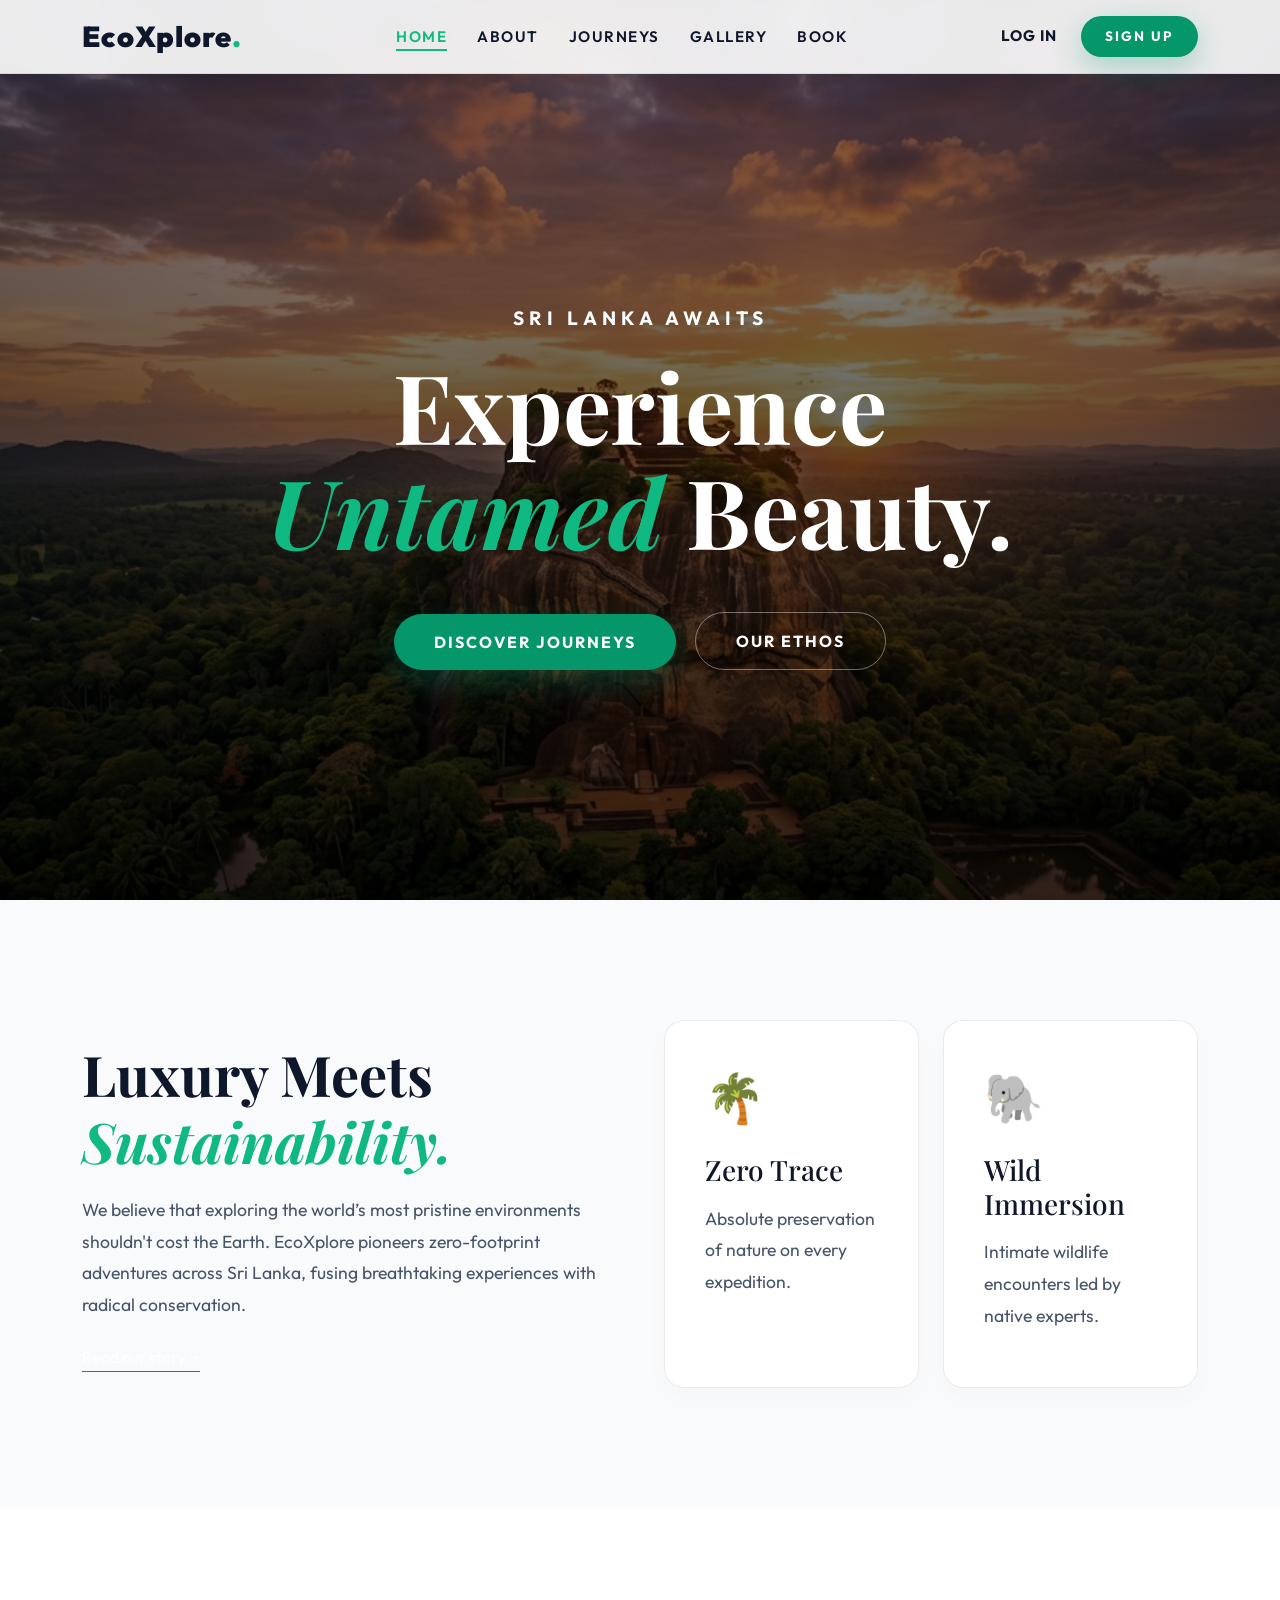
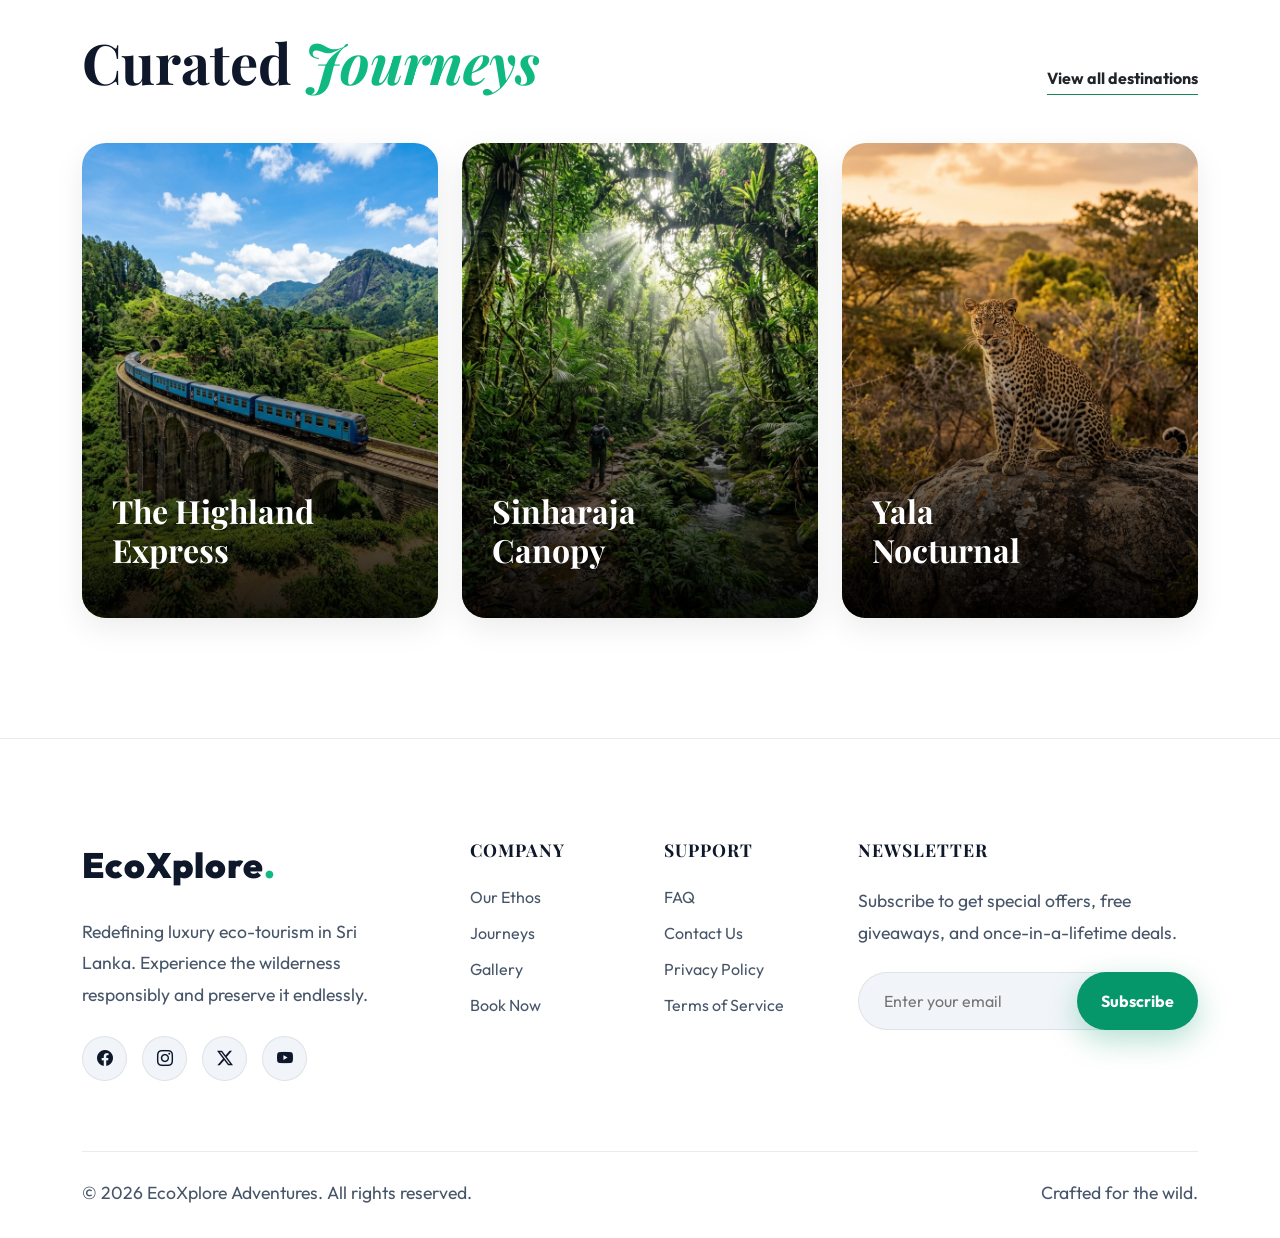
==== index.html @ 8534e0ca "Fix W3C heading hierarchy, add mobile hamburger menu, fix navbar spacing and hero image" ====
<!DOCTYPE html>
<html lang="en">
<head>
    <meta charset="UTF-8">
    <meta name="viewport" content="width=device-width, initial-scale=1.0">
    <title>EcoXplore | Redefining Nature</title>
    <!-- Bootstrap CSS for Grid Only -->
    <link href="https://cdn.jsdelivr.net/npm/bootstrap@5.3.2/dist/css/bootstrap.min.css" rel="stylesheet">
    <link rel="stylesheet" href="https://cdn.jsdelivr.net/npm/bootstrap-icons@1.11.1/font/bootstrap-icons.css">
    <!-- Custom Modern CSS -->
    <link rel="stylesheet" href="css/style.css">
</head>
<body>

    <!-- Modern Navbar -->
    <nav class="modern-nav">
        <div class="container d-flex justify-content-between align-items-center">
            <a href="index.html" class="nav-brand">EcoXplore<span>.</span></a>
            <ul class="modern-nav-links d-none d-md-flex">
                <li><a href="index.html" class="active">Home</a></li>
                <li><a href="about.html">About</a></li>
                <li><a href="tours.html">Journeys</a></li>
                <li><a href="gallery.html">Gallery</a></li>
                <li><a href="booking.html">Book</a></li>
            </ul>
            <div class="nav-auth d-none d-lg-flex align-items-center gap-4">
                <a href="login.html" class="nav-auth-login">Log In</a>
                <a href="signup.html" class="btn-modern btn-primary-modern text-white" style="padding: 10px 24px; font-size: 0.85rem;">Sign Up</a>
            </div>
            <button class="mobile-menu-toggle" aria-label="Menu">
                <span></span><span></span><span></span>
            </button>
        </div>
    </nav>
    <div class="mobile-nav-overlay"></div>
    <div class="mobile-nav-menu">
        <ul>
            <li><a href="index.html" class="active">Home</a></li>
            <li><a href="about.html">About</a></li>
            <li><a href="tours.html">Journeys</a></li>
            <li><a href="gallery.html">Gallery</a></li>
            <li><a href="booking.html">Book</a></li>
        </ul>
        <div class="mobile-auth">
            <a href="login.html" class="mobile-login">Log In</a>
            <a href="signup.html" class="mobile-signup">Sign Up</a>
        </div>
    </div>

    <!-- Hero Section -->
    <header class="hero-modern">
        <div class="hero-bg"></div>
        <div class="hero-overlay"></div>
        <div class="hero-content reveal active">
            <span class="hero-subtitle">Sri Lanka Awaits</span>
            <h1 class="hero-title">Experience <br> <span style="font-style: italic; color: var(--primary-glow);">Untamed</span> Beauty.</h1>
            <div class="mt-5">
                <a href="tours.html" class="btn-modern btn-primary-modern me-3">Discover Journeys</a>
                <a href="about.html" class="btn-modern btn-outline-modern">Our Ethos</a>
            </div>
        </div>
    </header>

    <!-- Ethos Section -->
    <section class="section-padding">
        <div class="container">
            <div class="row align-items-center g-5">
                <div class="col-lg-6 reveal">
                    <h2 class="section-title">Luxury Meets <br><span>Sustainability.</span></h2>
                    <p class="text-gray mb-4">We believe that exploring the world’s most pristine environments shouldn't cost the Earth. EcoXplore pioneers zero-footprint adventures across Sri Lanka, fusing breathtaking experiences with radical conservation.</p>
                    <a href="about.html" class="text-white text-decoration-none border-bottom pb-1 border-success">Read our story &#8594;</a>
                </div>
                <div class="col-lg-6">
                    <div class="row g-4">
                        <div class="col-sm-6 reveal" style="transition-delay: 0.1s;">
                            <div class="feature-box">
                                <div class="feature-icon">🌴</div>
                                <h3 class="serif mb-3">Zero Trace</h3>
                                <p class="text-gray small">Absolute preservation of nature on every expedition.</p>
                            </div>
                        </div>
                        <div class="col-sm-6 reveal" style="transition-delay: 0.2s;">
                            <div class="feature-box">
                                <div class="feature-icon">🐘</div>
                                <h3 class="serif mb-3">Wild Immersion</h3>
                                <p class="text-gray small">Intimate wildlife encounters led by native experts.</p>
                            </div>
                        </div>
                    </div>
                </div>
            </div>
        </div>
    </section>

    <!-- Curated Journeys -->
    <section class="section-padding" style="background: var(--surface);">
        <div class="container">
            <div class="d-flex justify-content-between align-items-end mb-5 reveal">
                <h2 class="section-title mb-0">Curated <span>Journeys</span></h2>
                <a href="tours.html" class="text-dark text-decoration-none border-bottom border-success d-none d-md-block fw-bold pb-1" style="transition: var(--transition);">View all destinations</a>
            </div>
            
            <div class="row g-4">
                <!-- Tour 1 -->
                <div class="col-md-4 reveal" style="transition-delay: 0.1s;">
                    <div class="tour-card-modern" onclick="window.location.href='tours.html'">
                        <img src="images/ella.png" alt="Ella" class="tour-card-img">
                        <div class="tour-card-overlay">
                            <h3 class="tour-card-title serif">The Highland <br>Express</h3>
                            <div class="tour-card-price">From $120</div>
                        </div>
                    </div>
                </div>
                <!-- Tour 2 -->
                <div class="col-md-4 reveal" style="transition-delay: 0.2s;">
                    <div class="tour-card-modern" onclick="window.location.href='tours.html'">
                        <img src="images/sinharaja.png" alt="Rainforest" class="tour-card-img">
                        <div class="tour-card-overlay">
                            <h3 class="tour-card-title serif">Sinharaja <br>Canopy</h3>
                            <div class="tour-card-price">From $65</div>
                        </div>
                    </div>
                </div>
                <!-- Tour 3 -->
                <div class="col-md-4 reveal" style="transition-delay: 0.3s;">
                    <div class="tour-card-modern" onclick="window.location.href='tours.html'">
                        <img src="images/yala.png" alt="Safari" class="tour-card-img">
                        <div class="tour-card-overlay">
                            <h3 class="tour-card-title serif">Yala <br>Nocturnal</h3>
                            <div class="tour-card-price">From $250</div>
                        </div>
                    </div>
                </div>
            </div>
        </div>
    </section>

    <!-- Footer -->
    <footer class="modern-footer">
        <div class="container">
            <div class="row g-5">
                <div class="col-lg-4 col-md-6">
                    <a href="index.html" class="footer-logo mb-4 d-block">EcoXplore<span>.</span></a>
                    <p class="text-gray pe-lg-4 mb-4">Redefining luxury eco-tourism in Sri Lanka. Experience the wilderness responsibly and preserve it endlessly.</p>
                    <div class="social-links">
                        <a href="#"><i class="bi bi-facebook"></i></a>
                        <a href="#"><i class="bi bi-instagram"></i></a>
                        <a href="#"><i class="bi bi-twitter-x"></i></a>
                        <a href="#"><i class="bi bi-youtube"></i></a>
                    </div>
                </div>
                <div class="col-lg-2 col-md-3 col-6">
                    <h4>Company</h4>
                    <ul>
                        <li><a href="about.html">Our Ethos</a></li>
                        <li><a href="tours.html">Journeys</a></li>
                        <li><a href="gallery.html">Gallery</a></li>
                        <li><a href="booking.html">Book Now</a></li>
                    </ul>
                </div>
                <div class="col-lg-2 col-md-3 col-6">
                    <h4>Support</h4>
                    <ul>
                        <li><a href="#">FAQ</a></li>
                        <li><a href="#">Contact Us</a></li>
                        <li><a href="#">Privacy Policy</a></li>
                        <li><a href="#">Terms of Service</a></li>
                    </ul>
                </div>
                <div class="col-lg-4 col-md-12">
                    <h4>Newsletter</h4>
                    <p class="text-gray mb-4">Subscribe to get special offers, free giveaways, and once-in-a-lifetime deals.</p>
                    <div class="position-relative">
                        <input type="email" class="newsletter-input" placeholder="Enter your email">
                        <button class="btn-primary-modern position-absolute top-0 end-0 rounded-pill h-100 px-4 fw-bold" style="border: none;">Subscribe</button>
                    </div>
                </div>
            </div>
            <div class="footer-bottom flex-column flex-md-row">
                <p class="text-gray small mb-0">&copy; 2026 EcoXplore Adventures. All rights reserved.</p>
                <div class="text-gray small mt-3 mt-md-0">
                    Crafted for the wild.
                </div>
            </div>
        </div>
    </footer>

    <script src="js/script.js"></script>
</body>
</html>
---- css/style.css ----
@import url('https://fonts.googleapis.com/css2?family=Outfit:wght@300;400;500;700;900&family=Playfair+Display:ital,wght@0,500;0,700;1,500&display=swap');

:root {
    --bg-dark: #f8fafc; /* Now actually light background */
    --surface: #ffffff;
    --surface-light: #f1f5f9;
    --primary: #059669; /* Emerald Green */
    --primary-glow: #10b981;
    --accent: #d97706; /* Earthy Orange */
    --text-main: #0f172a;
    --text-muted: #475569;
    --transition: all 0.4s cubic-bezier(0.25, 0.8, 0.25, 1);
    --border-color: rgba(0, 0, 0, 0.08);
    --glass-bg: rgba(255, 255, 255, 0.9);
    --input-bg: #f1f5f9;
}

body {
    background-color: var(--bg-dark);
    color: var(--text-main);
    font-family: 'Outfit', sans-serif;
    overflow-x: hidden;
    -webkit-font-smoothing: antialiased;
}

h1, h2, h3, h4, .serif {
    font-family: 'Playfair Display', serif;
}

/* Custom Navbar (Light Theme) */
.modern-nav {
    position: fixed;
    top: 0; width: 100%;
    padding: 15px 0;
    z-index: 1000;
    transition: var(--transition);
    background: var(--glass-bg);
    backdrop-filter: blur(15px);
    -webkit-backdrop-filter: blur(15px);
    border-bottom: 1px solid var(--border-color);
    box-shadow: 0 4px 30px rgba(0, 0, 0, 0.05);
}

.modern-nav.scrolled {
    padding: 10px 0;
    background: rgba(255, 255, 255, 0.98);
}

.nav-brand {
    font-size: 1.8rem;
    font-weight: 900;
    color: var(--text-main);
    text-decoration: none;
    letter-spacing: 1px;
}

.nav-brand span {
    color: var(--primary-glow);
}

.modern-nav-links {
    display: flex;
    gap: 30px;
    align-items: center;
    margin: 0;
    padding: 0;
    list-style: none;
}

.modern-nav-links a {
    color: var(--text-main);
    text-decoration: none;
    font-weight: 600;
    font-size: 0.95rem;
    text-transform: uppercase;
    letter-spacing: 1.5px;
    transition: var(--transition);
    position: relative;
    padding-bottom: 5px;
}

.modern-nav-links a::after {
    content: '';
    position: absolute;
    width: 0;
    height: 2px;
    bottom: 0;
    left: 0;
    background: var(--primary-glow);
    transition: var(--transition);
}

.modern-nav-links a:hover::after, .modern-nav-links a.active::after {
    width: 100%;
}

.modern-nav-links a:hover, .modern-nav-links a.active {
    color: var(--primary-glow);
}

.nav-auth-login {
    color: var(--text-main);
    text-decoration: none;
    font-weight: 700;
    font-size: 0.95rem;
    transition: var(--transition);
    text-transform: uppercase;
    letter-spacing: 1px;
}
.nav-auth-login:hover {
    color: var(--primary-glow);
}

/* Hero Section */
.hero-modern {
    height: 100vh;
    position: relative;
    display: flex;
    align-items: center;
    justify-content: center;
    text-align: center;
    overflow: hidden;
    padding-top: 80px;
}

.hero-bg {
    position: absolute;
    top: 0; left: 0; width: 100%; height: 100%;
    background: url('../images/hero_bg.png') no-repeat center top;
    background-size: cover;
    z-index: -2;
    transform: scale(1.05);
    animation: zoomOut 20s infinite alternate linear;
}

@keyframes zoomOut {
    from { transform: scale(1.05); }
    to { transform: scale(1.15); }
}

.hero-overlay {
    position: absolute;
    top: 0; left: 0; width: 100%; height: 100%;
    background: linear-gradient(180deg, rgba(0,0,0,0.4) 0%, rgba(0,0,0,0.8) 100%);
    z-index: -1;
}

.hero-content {
    max-width: 900px;
    padding: 0 20px;
}

/* Force hero text to be white */
.hero-content .hero-title, .hero-content p, .hero-content .hero-subtitle {
    color: #ffffff;
}

.hero-subtitle {
    font-size: 1.2rem;
    text-transform: uppercase;
    letter-spacing: 5px;
    color: var(--primary-glow);
    margin-bottom: 20px;
    font-weight: 700;
    display: block;
}

.hero-title {
    font-size: 6rem;
    line-height: 1.1;
    font-weight: 700;
    margin-bottom: 30px;
    text-transform: capitalize;
}

/* Modern Buttons */
.btn-modern {
    display: inline-block;
    padding: 16px 40px;
    font-size: 1rem;
    font-weight: 700;
    text-transform: uppercase;
    letter-spacing: 2px;
    text-decoration: none;
    border-radius: 50px;
    transition: var(--transition);
    position: relative;
    overflow: hidden;
    z-index: 1;
}

.btn-primary-modern {
    background: var(--primary);
    color: #fff !important;
    border: none;
    box-shadow: 0 10px 30px rgba(5, 150, 105, 0.3);
    position: relative;
    overflow: hidden;
    border-radius: 50px;
}

.btn-primary-modern::before {
    content: '';
    position: absolute;
    top: 0; left: 0; width: 100%; height: 100%;
    background: var(--primary-glow);
    z-index: -1;
    transition: var(--transition);
    opacity: 0;
}

.btn-primary-modern:hover::before {
    opacity: 1;
}

.btn-primary-modern:hover {
    transform: translateY(-5px);
    box-shadow: 0 15px 35px rgba(16, 185, 129, 0.4);
    color: #fff !important;
}

.btn-outline-modern {
    background: transparent;
    color: var(--text-main);
    border: 1px solid rgba(0,0,0,0.2);
}

.btn-outline-modern:hover {
    border-color: var(--text-main);
    background: var(--text-main);
    color: var(--surface) !important;
}

/* Force outline buttons in hero to be white */
.hero-content .btn-outline-modern {
    color: #ffffff;
    border-color: rgba(255, 255, 255, 0.4);
    background: transparent;
}
.hero-content .btn-outline-modern:hover {
    background: #ffffff;
    color: #000000 !important;
}

/* Sections */
.section-padding {
    padding: 120px 0;
}

.section-title {
    font-size: 3.5rem;
    font-weight: 700;
    margin-bottom: 20px;
}

.section-title span {
    color: var(--primary-glow);
    font-style: italic;
}

.text-gray {
    color: var(--text-muted);
    font-size: 1.1rem;
    line-height: 1.8;
}

/* Feature Grid */
.feature-box {
    padding: 40px;
    background: var(--surface);
    border: 1px solid var(--border-color);
    border-radius: 20px;
    transition: var(--transition);
    height: 100%;
    box-shadow: 0 10px 30px rgba(0,0,0,0.02);
}

.feature-box:hover {
    background: var(--surface-light);
    transform: translateY(-10px);
    border-color: rgba(16, 185, 129, 0.3);
    box-shadow: 0 20px 40px rgba(0,0,0,0.05);
}

.feature-icon {
    font-size: 3rem;
    margin-bottom: 20px;
}

/* Ultra Modern Tour Cards */
.tour-card-modern {
    position: relative;
    border-radius: 24px;
    overflow: hidden;
    aspect-ratio: 3/4;
    cursor: pointer;
    box-shadow: 0 10px 30px rgba(0,0,0,0.08);
}

.tour-card-img {
    width: 100%;
    height: 100%;
    object-fit: cover;
    transition: transform 0.8s cubic-bezier(0.25, 0.8, 0.25, 1);
}

.tour-card-overlay {
    position: absolute;
    top: 0; left: 0; width: 100%; height: 100%;
    background: linear-gradient(to bottom, rgba(0,0,0,0) 30%, rgba(0,0,0,0.9) 100%);
    display: flex;
    flex-direction: column;
    justify-content: flex-end;
    padding: 30px;
    transition: var(--transition);
}

.tour-card-modern:hover .tour-card-img {
    transform: scale(1.1);
}

.tour-card-title {
    font-size: 2rem;
    font-weight: 700;
    margin-bottom: 10px;
    transform: translateY(20px);
    transition: var(--transition);
    color: #fff;
}

.tour-card-price {
    font-size: 1.2rem;
    color: var(--primary-glow);
    font-family: 'Outfit', sans-serif;
    font-weight: 700;
    opacity: 0;
    transform: translateY(20px);
    transition: var(--transition);
    transition-delay: 0.1s;
}

.tour-card-modern:hover .tour-card-title,
.tour-card-modern:hover .tour-card-price {
    transform: translateY(0);
    opacity: 1;
}

/* Scroll Reveal Classes */
.reveal {
    opacity: 0;
    transform: translateY(50px);
    transition: all 0.8s ease-out;
}
.reveal.active {
    opacity: 1;
    transform: translateY(0);
}

/* Footer Ultra Modern */
.modern-footer {
    background: var(--surface);
    padding: 100px 0 30px;
    border-top: 1px solid var(--border-color);
    position: relative;
    overflow: hidden;
}

.footer-logo {
    font-size: 2.2rem;
    font-weight: 900;
    color: var(--text-main);
    text-decoration: none;
    letter-spacing: 1px;
}

.footer-logo span {
    color: var(--primary-glow);
}

.modern-footer h4 {
    color: var(--text-main);
    font-weight: 700;
    margin-bottom: 25px;
    font-size: 1.1rem;
    letter-spacing: 1px;
    text-transform: uppercase;
}

.modern-footer ul {
    padding: 0;
    list-style: none;
}

.modern-footer ul li {
    margin-bottom: 12px;
}

.modern-footer ul li a {
    color: var(--text-muted);
    text-decoration: none;
    transition: var(--transition);
    display: inline-block;
}

.modern-footer ul li a:hover {
    color: var(--primary-glow);
    transform: translateX(5px);
}

.social-links {
    display: flex;
    gap: 15px;
    margin-top: 25px;
}

.social-links a {
    display: flex;
    align-items: center;
    justify-content: center;
    width: 45px;
    height: 45px;
    border-radius: 50%;
    background: var(--surface-light);
    color: var(--text-main);
    text-decoration: none;
    transition: var(--transition);
    border: 1px solid var(--border-color);
    font-weight: 600;
}

.social-links a:hover {
    background: var(--primary);
    border-color: var(--primary);
    transform: translateY(-5px);
    color: #fff;
}

.newsletter-input {
    background: var(--input-bg);
    border: 1px solid var(--border-color);
    color: var(--text-main);
    border-radius: 50px;
    padding: 16px 25px;
    width: 100%;
    transition: var(--transition);
}
.newsletter-input:focus {
    background: var(--surface);
    border-color: var(--primary-glow);
    outline: none;
    box-shadow: 0 0 15px rgba(16, 185, 129, 0.1);
}

.footer-bottom {
    margin-top: 70px;
    padding-top: 25px;
    border-top: 1px solid var(--border-color);
    display: flex;
    justify-content: space-between;
    align-items: center;
}

/* Standardizing Pages Hero */
.page-hero {
    height: 50vh;
    position: relative;
    display: flex;
    align-items: center;
    justify-content: center;
    text-align: center;
    margin-bottom: 50px;
    padding-top: 80px;
}
.page-hero-bg {
    position: absolute;
    top: 0; left: 0; width: 100%; height: 100%;
    background-size: cover !important;
    background-position: center top !important;
    z-index: -2;
}

/* Ensure secondary pages hero title is also white */
.page-hero-title {
    font-size: 4rem;
    color: #fff !important;
}

/* Gallery Grid Modern — Masonry Layout */
.gallery-grid {
    display: grid;
    grid-template-columns: repeat(4, 1fr);
    grid-auto-rows: 220px;
    gap: 16px;
}
.gallery-item {
    border-radius: 20px;
    overflow: hidden;
    position: relative;
    box-shadow: 0 10px 30px rgba(0,0,0,0.08);
    cursor: pointer;
}
/* Spanning variations */
.gallery-item.item-large {
    grid-column: span 2;
    grid-row: span 2;
}
.gallery-item.item-tall {
    grid-row: span 2;
}
.gallery-item.item-wide {
    grid-column: span 2;
}
.gallery-item img {
    width: 100%;
    height: 100%;
    object-fit: cover;
    transition: transform 0.6s cubic-bezier(0.25, 0.8, 0.25, 1), filter 0.4s ease;
}
.gallery-item:hover img {
    transform: scale(1.08);
    filter: brightness(0.7);
}
/* Hover overlay with location name */
.gallery-item .gallery-caption {
    position: absolute;
    bottom: 0;
    left: 0;
    width: 100%;
    padding: 30px 24px;
    background: linear-gradient(to top, rgba(0,0,0,0.8) 0%, rgba(0,0,0,0) 100%);
    transform: translateY(100%);
    transition: transform 0.4s cubic-bezier(0.25, 0.8, 0.25, 1);
    z-index: 2;
}
.gallery-item:hover .gallery-caption {
    transform: translateY(0);
}
.gallery-caption h4 {
    color: #ffffff;
    font-size: 1.3rem;
    margin: 0 0 4px 0;
}
.gallery-caption span {
    color: var(--primary-glow);
    font-size: 0.85rem;
    font-weight: 600;
    text-transform: uppercase;
    letter-spacing: 2px;
}
/* Responsive: 2 cols on tablet, 1 col on mobile */
@media (max-width: 991px) {
    .gallery-grid {
        grid-template-columns: repeat(2, 1fr);
        grid-auto-rows: 200px;
    }
}
@media (max-width: 575px) {
    .gallery-grid {
        grid-template-columns: 1fr;
        grid-auto-rows: 250px;
    }
    .gallery-item.item-large,
    .gallery-item.item-wide {
        grid-column: span 1;
    }
}

/* Form */
.modern-input {
    background: var(--input-bg);
    border: 1px solid var(--border-color);
    color: var(--text-main);
    border-radius: 12px;
    padding: 15px 20px;
}
.modern-input:focus {
    background: var(--surface);
    border-color: var(--primary-glow);
    box-shadow: 0 0 15px rgba(16, 185, 129, 0.1);
    color: var(--text-main);
}
select.modern-input option {
    color: #0f172a; 
    background: #ffffff;
}

/* Auth Card */
.auth-card {
    background: var(--surface);
    padding: 50px 40px;
    border-radius: 24px;
    box-shadow: 0 20px 60px rgba(0,0,0,0.08);
    border: 1px solid var(--border-color);
}

/* Ultra Modern Journey Cards */
.journey-stack-container {
    position: relative;
    padding-bottom: 60px;
    display: flex;
    flex-direction: column;
    gap: 40px;
}
.journey-stack-card {
    position: relative;
    border-radius: 24px;
    overflow: hidden;
    box-shadow: 0 20px 60px rgba(0,0,0,0.12);
    display: flex;
    align-items: stretch;
    min-height: 420px;
    transition: transform 0.4s ease, box-shadow 0.4s ease;
}
.journey-stack-card:hover {
    transform: translateY(-8px);
    box-shadow: 0 30px 80px rgba(0,0,0,0.18);
}
.journey-stack-bg {
    position: absolute;
    top: 0; left: 0; width: 100%; height: 100%;
    object-fit: cover;
    z-index: 0;
    transition: transform 8s ease;
}
.journey-stack-card:hover .journey-stack-bg {
    transform: scale(1.08);
}
.journey-stack-overlay {
    position: absolute;
    top: 0; left: 0; width: 100%; height: 100%;
    background: linear-gradient(90deg, rgba(5,7,6,0.92) 0%, rgba(5,7,6,0.6) 50%, rgba(5,7,6,0.1) 100%);
    z-index: 1;
}
.journey-stack-content {
    color: #ffffff;
    padding: 50px;
    max-width: 650px;
    z-index: 2;
    position: relative;
    width: 100%;
    display: flex;
    flex-direction: column;
    justify-content: center;
    align-items: flex-start;
}
.journey-stack-content h2 {
    font-size: clamp(2.2rem, 4vw, 3.5rem);
    color: #ffffff;
    margin-bottom: 15px;
}
.journey-stack-content p {
    font-size: 1.05rem;
    line-height: 1.7;
    margin-bottom: 20px;
}
.journey-stack-meta {
    display: inline-block;
    padding: 8px 20px;
    background: var(--primary);
    border-radius: 50px;
    font-weight: 700;
    letter-spacing: 1px;
    margin-bottom: 20px;
    font-size: 0.85rem;
}
.journey-stack-number {
    display: none;
}
/* Alternate card: image on right for odd, image focus left for even */
.journey-stack-card:nth-child(even) .journey-stack-overlay {
    background: linear-gradient(270deg, rgba(5,7,6,0.92) 0%, rgba(5,7,6,0.6) 50%, rgba(5,7,6,0.1) 100%);
}
.journey-stack-card:nth-child(even) .journey-stack-content {
    margin-left: auto;
}
@media (max-width: 768px) {
    .journey-stack-content {
        padding: 30px 25px;
    }
    .journey-stack-card {
        min-height: 350px;
    }
    .journey-stack-card:nth-child(even) .journey-stack-overlay {
        background: linear-gradient(90deg, rgba(5,7,6,0.92) 0%, rgba(5,7,6,0.6) 50%, rgba(5,7,6,0.1) 100%);
    }
    .journey-stack-card:nth-child(even) .journey-stack-content {
        margin-left: 0;
    }
}
.journey-stack-content h2 {
    font-size: 4rem;
    color: #ffffff;
    margin-bottom: 20px;
}
.journey-stack-meta {
    display: inline-block;
    padding: 8px 20px;
    background: var(--primary);
    border-radius: 50px;
    font-weight: 700;
    letter-spacing: 1px;
    margin-bottom: 30px;
    font-size: 0.9rem;
}

/* ============================================
   MOBILE HAMBURGER MENU
   ============================================ */
.mobile-menu-toggle {
    display: none;
    flex-direction: column;
    justify-content: center;
    gap: 5px;
    cursor: pointer;
    width: 30px;
    height: 30px;
    background: none;
    border: none;
    padding: 0;
    z-index: 1001;
}
.mobile-menu-toggle span {
    display: block;
    width: 100%;
    height: 2.5px;
    background: var(--text-main);
    border-radius: 2px;
    transition: var(--transition);
}
/* Animate hamburger to X */
.mobile-menu-toggle.active span:nth-child(1) {
    transform: rotate(45deg) translate(5px, 5px);
}
.mobile-menu-toggle.active span:nth-child(2) {
    opacity: 0;
}
.mobile-menu-toggle.active span:nth-child(3) {
    transform: rotate(-45deg) translate(5px, -5px);
}

/* Mobile slide-in menu */
.mobile-nav-overlay {
    display: none;
    position: fixed;
    top: 0;
    left: 0;
    width: 100%;
    height: 100%;
    background: rgba(0, 0, 0, 0.5);
    z-index: 999;
    opacity: 0;
    transition: opacity 0.3s ease;
}
.mobile-nav-overlay.active {
    opacity: 1;
}

.mobile-nav-menu {
    display: none;
    position: fixed;
    top: 0;
    right: -300px;
    width: 280px;
    height: 100%;
    background: var(--surface);
    z-index: 1000;
    padding: 100px 30px 40px;
    transition: right 0.4s cubic-bezier(0.25, 0.8, 0.25, 1);
    box-shadow: -10px 0 40px rgba(0, 0, 0, 0.15);
    overflow-y: auto;
}
.mobile-nav-menu.active {
    right: 0;
}
.mobile-nav-menu ul {
    list-style: none;
    padding: 0;
    margin: 0;
}
.mobile-nav-menu ul li {
    margin-bottom: 8px;
}
.mobile-nav-menu ul li a {
    display: block;
    padding: 14px 16px;
    color: var(--text-main);
    text-decoration: none;
    font-weight: 600;
    font-size: 1.05rem;
    text-transform: uppercase;
    letter-spacing: 1.5px;
    border-radius: 12px;
    transition: var(--transition);
}
.mobile-nav-menu ul li a:hover,
.mobile-nav-menu ul li a.active {
    background: var(--surface-light);
    color: var(--primary-glow);
}
.mobile-nav-menu .mobile-auth {
    margin-top: 30px;
    padding-top: 30px;
    border-top: 1px solid var(--border-color);
    display: flex;
    flex-direction: column;
    gap: 12px;
}
.mobile-nav-menu .mobile-auth a {
    text-align: center;
    font-weight: 700;
    text-decoration: none;
    padding: 14px;
    border-radius: 50px;
    font-size: 0.9rem;
    text-transform: uppercase;
    letter-spacing: 1px;
}
.mobile-nav-menu .mobile-auth .mobile-login {
    color: var(--text-main);
    border: 1px solid var(--border-color);
}
.mobile-nav-menu .mobile-auth .mobile-signup {
    background: var(--primary);
    color: #fff;
}

/* ============================================
   RESPONSIVE BREAKPOINTS
   ============================================ */

/* Tablet & below: show hamburger */
@media (max-width: 767px) {
    .mobile-menu-toggle {
        display: flex;
    }
    .mobile-nav-overlay,
    .mobile-nav-menu {
        display: block;
    }
}

/* ---- TABLET (max-width: 991px) ---- */
@media (max-width: 991px) {
    .hero-title {
        font-size: 3.5rem;
    }
    .hero-subtitle {
        font-size: 1rem;
        letter-spacing: 3px;
    }
    .section-title {
        font-size: 2.5rem;
    }
    .section-padding {
        padding: 80px 0;
    }
    .page-hero-title {
        font-size: 3rem;
    }
    .journey-stack-content h2 {
        font-size: 2.5rem;
    }
    .modern-footer {
        padding: 60px 0 30px;
    }
}

/* ---- MOBILE (max-width: 767px) ---- */
@media (max-width: 767px) {
    /* Hero */
    .hero-modern {
        padding-top: 70px;
    }
    .hero-title {
        font-size: 2.5rem;
        margin-bottom: 20px;
    }
    .hero-subtitle {
        font-size: 0.85rem;
        letter-spacing: 2px;
        margin-bottom: 12px;
    }
    .hero-content {
        padding: 0 16px;
    }
    /* Buttons in hero: stack vertically */
    .hero-content .mt-5 {
        display: flex;
        flex-direction: column;
        align-items: center;
        gap: 12px;
        margin-top: 24px !important;
    }
    .hero-content .mt-5 .me-3 {
        margin-right: 0 !important;
    }
    .btn-modern {
        padding: 14px 30px;
        font-size: 0.85rem;
        letter-spacing: 1.5px;
    }

    /* Page Hero */
    .page-hero {
        height: 40vh;
        padding-top: 70px;
        margin-bottom: 30px;
    }
    .page-hero-title {
        font-size: 2.2rem;
    }

    /* Section typography */
    .section-title {
        font-size: 2rem;
    }
    .section-padding {
        padding: 60px 0;
    }
    .text-gray {
        font-size: 1rem;
    }

    /* Feature boxes */
    .feature-box {
        padding: 28px;
    }

    /* Tour cards on home page */
    .tour-card-title {
        font-size: 1.5rem;
    }

    /* Journey stack cards */
    .journey-stack-card {
        min-height: 400px;
    }
    .journey-stack-content {
        padding: 24px 20px;
        max-width: 100%;
    }
    .journey-stack-content h2 {
        font-size: 2rem;
    }
    .journey-stack-content p {
        font-size: 0.95rem;
        line-height: 1.6;
    }
    .journey-stack-content .d-flex.align-items-center.gap-4 {
        flex-direction: column;
        align-items: flex-start !important;
        gap: 12px !important;
    }
    .journey-stack-content .d-flex.align-items-center.gap-4 div[style*="width: 1px"] {
        width: 40px !important;
        height: 1px !important;
    }
    .journey-stack-overlay {
        background: linear-gradient(180deg, rgba(5,7,6,0.3) 0%, rgba(5,7,6,0.95) 100%) !important;
    }
    .journey-stack-card:nth-child(even) .journey-stack-overlay {
        background: linear-gradient(180deg, rgba(5,7,6,0.3) 0%, rgba(5,7,6,0.95) 100%) !important;
    }
    .journey-stack-card:nth-child(even) .journey-stack-content {
        margin-left: 0;
    }

    /* Gallery: show captions always on touch devices */
    .gallery-item .gallery-caption {
        transform: translateY(0);
    }
    .gallery-caption h4 {
        font-size: 1.1rem;
    }
    .gallery-caption span {
        font-size: 0.75rem;
    }

    /* Auth card */
    .auth-card {
        padding: 30px 20px;
    }

    /* Footer */
    .modern-footer {
        padding: 50px 0 24px;
    }
    .footer-logo {
        font-size: 1.8rem;
    }
    .footer-bottom {
        margin-top: 40px;
        text-align: center;
    }
    .social-links {
        justify-content: center;
    }

    /* Navbar */
    .modern-nav {
        padding: 12px 0;
    }
    .nav-brand {
        font-size: 1.5rem;
    }
}

/* ---- SMALL MOBILE (max-width: 400px) ---- */
@media (max-width: 400px) {
    .hero-title {
        font-size: 2rem;
    }
    .page-hero-title {
        font-size: 1.8rem;
    }
    .section-title {
        font-size: 1.7rem;
    }
    .btn-modern {
        padding: 12px 24px;
        font-size: 0.8rem;
    }
    .journey-stack-content h2 {
        font-size: 1.7rem;
    }
}
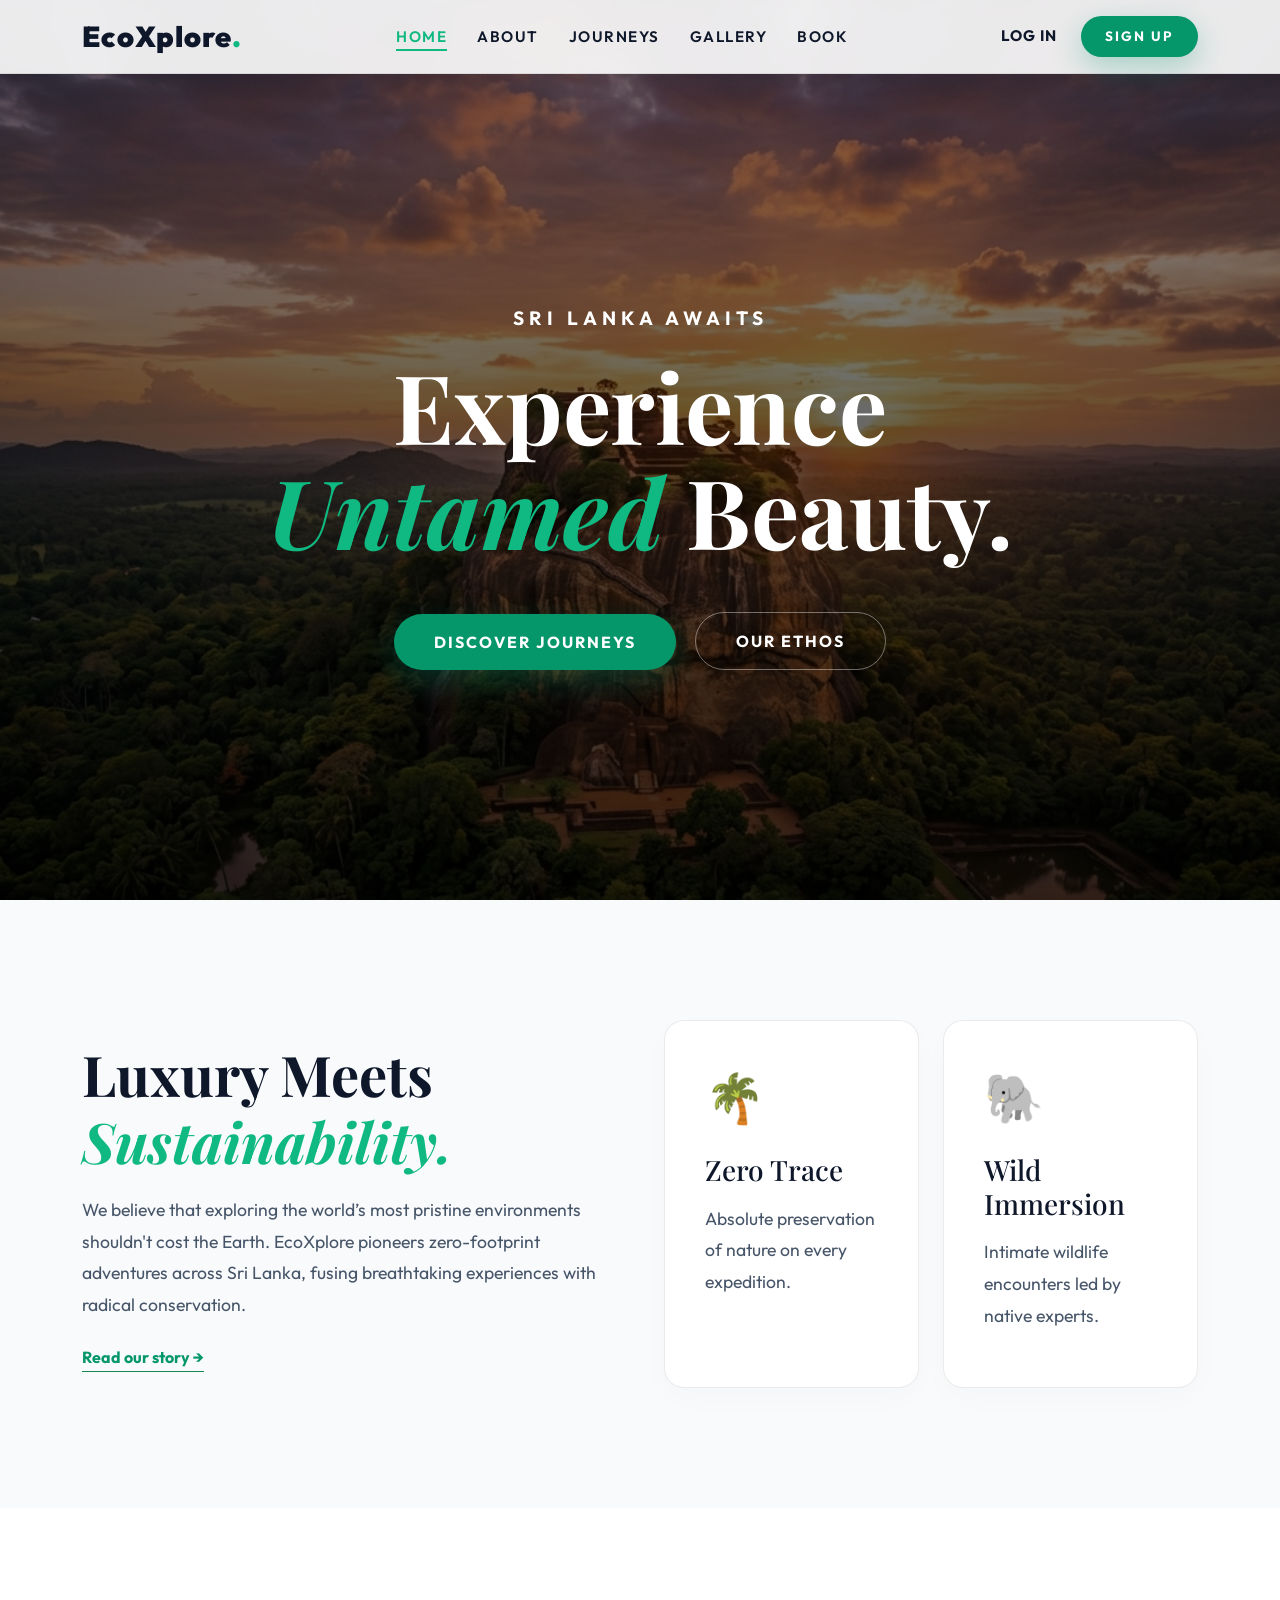
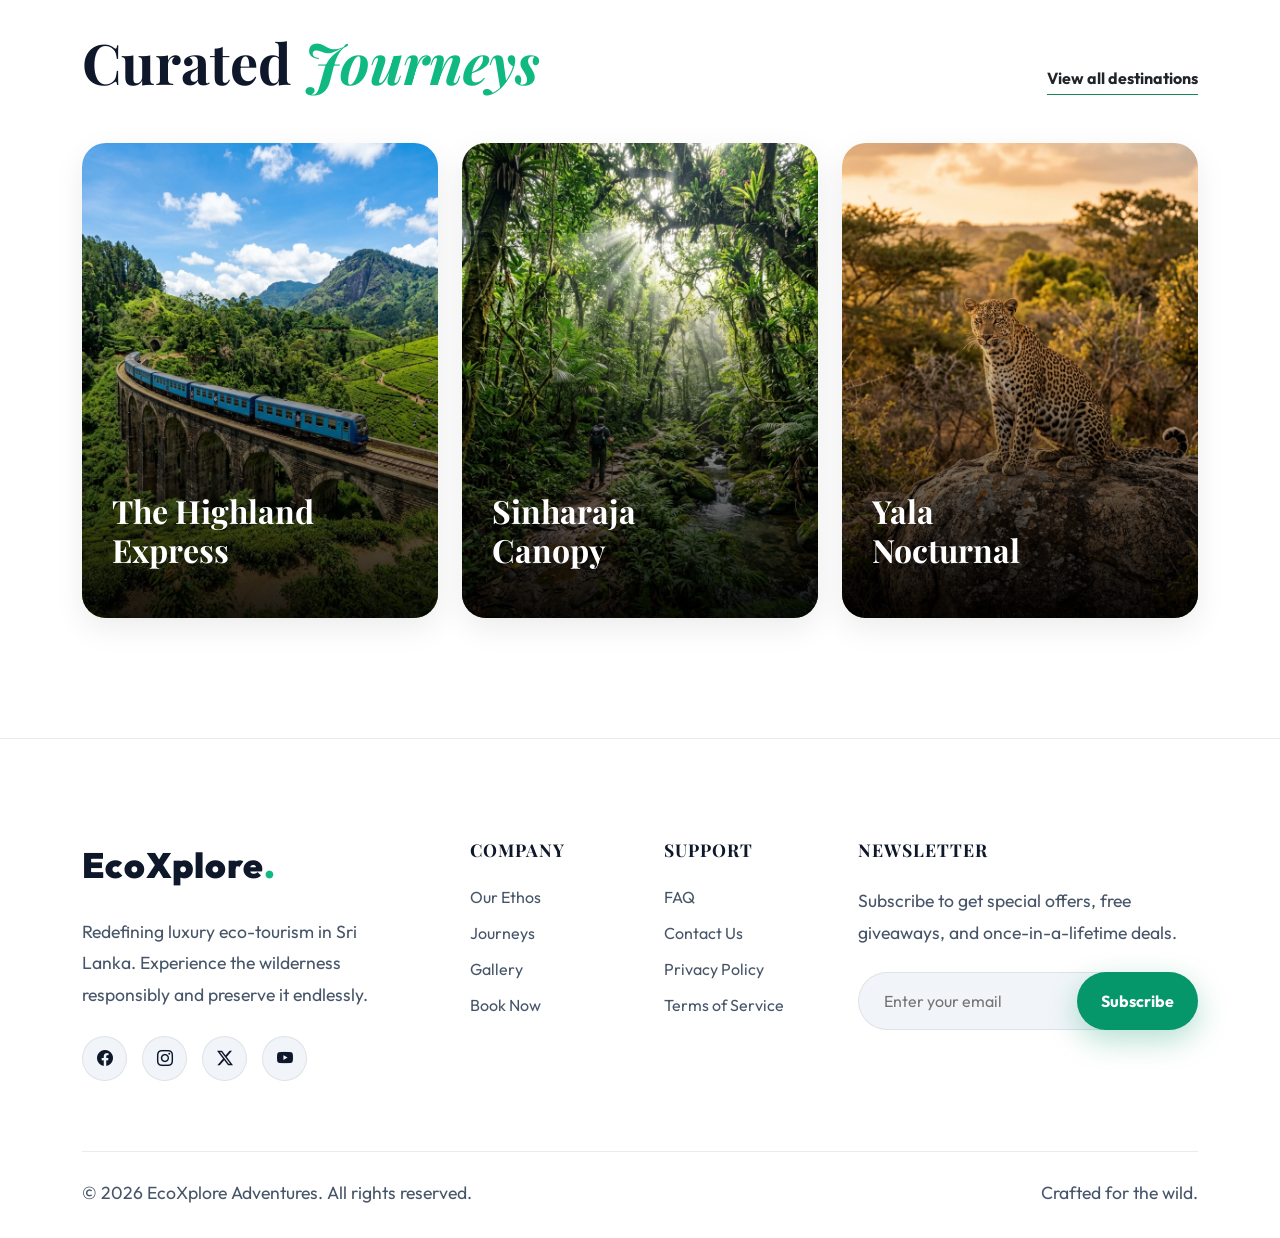
==== commit 1ef2702b: "Fix invisible Read our story link color" ====
--- a/index.html
+++ b/index.html
@@ -68,7 +68,7 @@
                 <div class="col-lg-6 reveal">
                     <h2 class="section-title">Luxury Meets <br><span>Sustainability.</span></h2>
                     <p class="text-gray mb-4">We believe that exploring the world’s most pristine environments shouldn't cost the Earth. EcoXplore pioneers zero-footprint adventures across Sri Lanka, fusing breathtaking experiences with radical conservation.</p>
-                    <a href="about.html" class="text-white text-decoration-none border-bottom pb-1 border-success">Read our story &#8594;</a>
+                    <a href="about.html" class="text-decoration-none border-bottom pb-1 border-success" style="color: var(--primary); font-weight: 700;">Read our story &#8594;</a>
                 </div>
                 <div class="col-lg-6">
                     <div class="row g-4">
